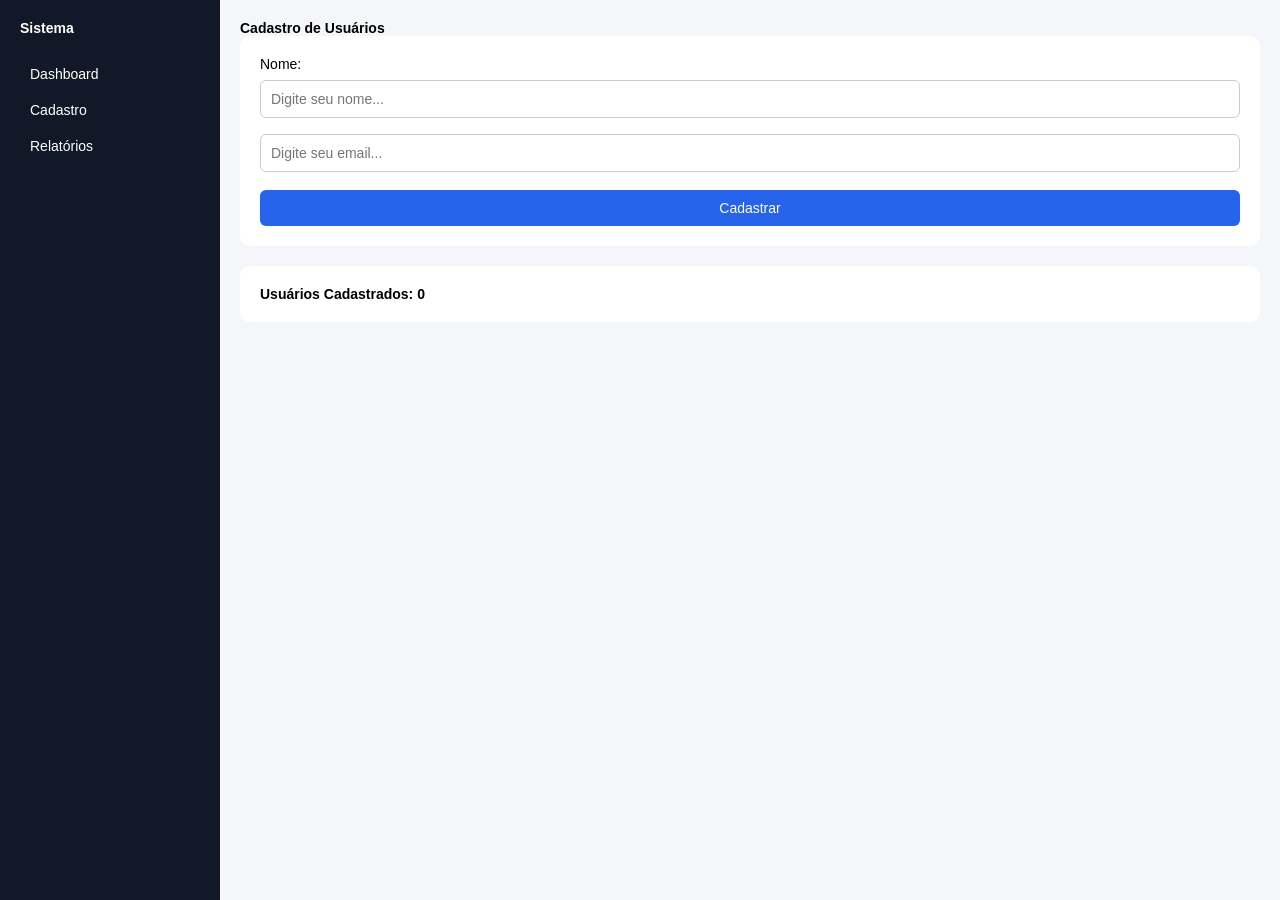
==== Atividade/index.html @ 6e198c4d "ATIVIADE" ====
<!DOCTYPE html>
<html lang="pt-br">
<head>
    <meta charset="UTF-8">
    <meta name="viewport" content="width=device-width, initial-scale=1.0">
    <title>Mini Sistema</title>
    <link rel="stylesheet" href="css/estilo.css">
</head>
<body>
    <div class="container">
        <aside class="sidebar">
            <h2>Sistema</h2>
            <a href="#">Dashboard</a>
            <a href="#">Cadastro</a>
            <a href="#">Relatórios</a>
        </aside>

        <main class="content">
            <header>
                <h1>Cadastro de Usuários</h1>
            </header>


            <!-- FORMULARIO DE CADASTRO -->
            <section class="card">
                <form onsubmit="cadastrar(event)">
                    <label for="nome">Nome: </label>
                    <input type="text" name="nome" id="nome" placeholder="Digite seu nome...">
                    <input type="email" name="email" id="email" placeholder="Digite seu email...">

                    <button type="submit">Cadastrar</button>
                </form>
            </section>

            <!-- LISTA DE USUARIO CADASTRADOS -->
            <section class="card">
                <h1>Usuários Cadastrados: <span id="userCount">0</span></h1>
                <ul id="lista"></ul>
            </section>
        </main>
    </div>

    <script src="js/scripts.js"></script>
</body>
</html>
---- Atividade/css/estilo.css ----
* {
  margin: 0;
  padding: 0;
  box-sizing: border-box;
  font-size: 14px;
  font-family: "Segoe UI", Tahoma, Geneva, Verdana, sans-serif;
}

body {
  background-color: #f4f6f9;
}

/* LAYOUT */
.container {
  display: flex;
}

/* SIDEBAR */
.sidebar {
  width: 220px;
  height: 100dvh;
  background-color: #111827;
  color: white;
  padding: 20px;
  position: fixed;
}

.sidebar h2 {
  margin-bottom: 20px;
}

.sidebar a {
  display: block;
  color: white;
  text-decoration: none;
  padding: 10px;
  border-radius: 6px;
  transition: 0.3s;
}

.sidebar a:hover {
  background-color: #2563eb;
}

/* CONTEÚDO */
.content {
  margin-left: 220px;
  padding: 20px;
  width: 100%;
}

/* HEADER */
.topbar {
  background-color: white;
  padding: 15px;
  border-radius: 10px;
  margin-bottom: 20px;
}

/* CARD */
.card {
  background-color: white;
  padding: 20px;
  border-radius: 10px;
  margin-bottom: 20px;
}

/* FORMULÁRIO */
input {
  width: 100%;
  padding: 10px;
  margin: 8px 0;
  border: 1px solid #ccc;
  border-radius: 6px;
}
/* BOTÃO */
button {
  background-color: #2563eb;
  color: white;
  padding: 10px;
  width: 100%;
  border-radius: 6px;
  cursor: pointer;
  transition: 0.3s;
  border: none;
  margin-top: 10px;
}
button:hover {
  background-color: #1d4ed8;
  transform: scale(1.02);
}

/* LISTA  */
ul {
  list-style: none;
}

li {
  background-color: #f1f5f9;
  padding: 10px;
  margin-top: 8px;
  border-radius: 6px;
  transition: 0.5s;
}
li:hover {
  background-color: #e2e8f0;
  transform: translateX(5px);
}
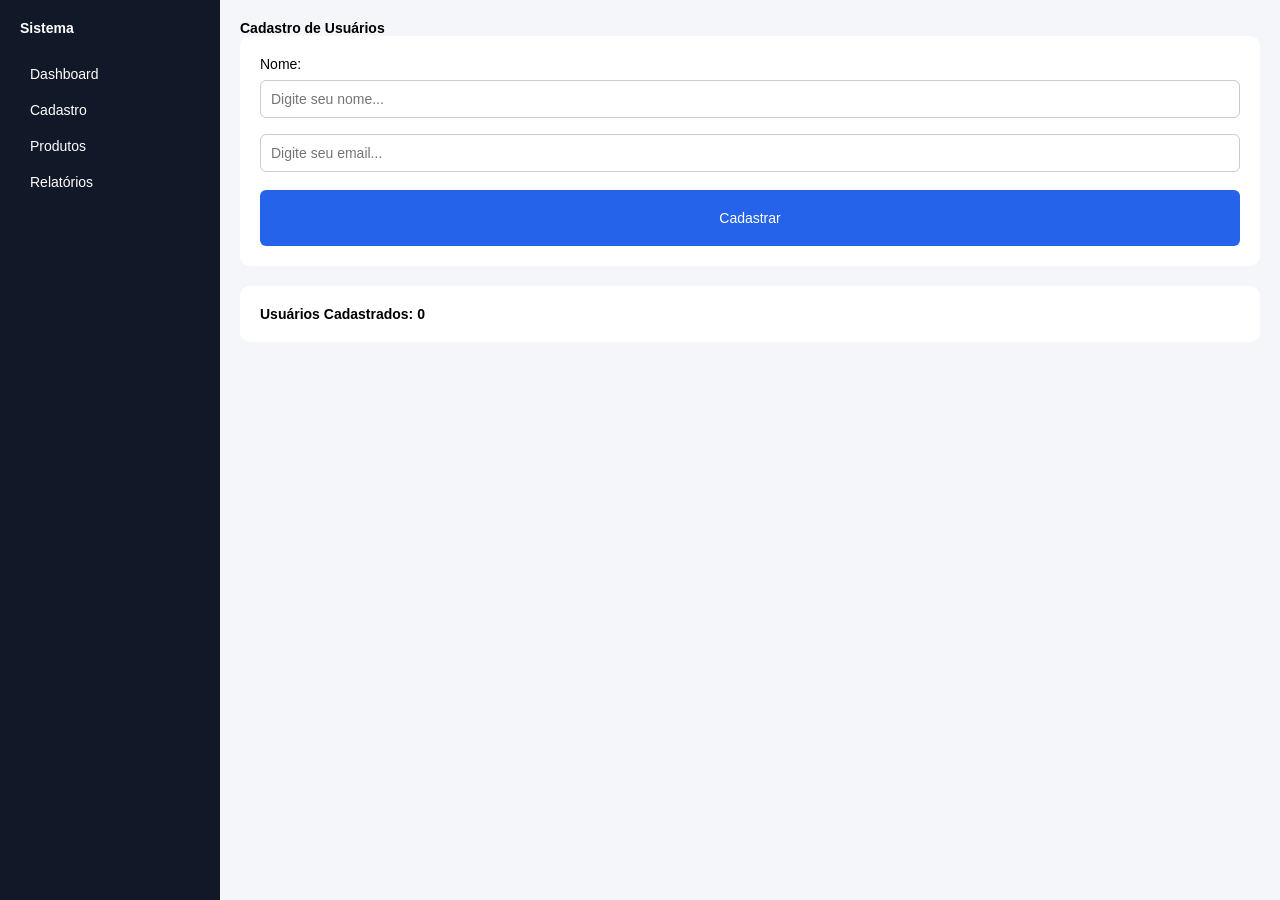
==== commit 82c49d93: "ATIVIDADE SISTEMA DE PRODUTOS COM DESCONTO E REAIS" ====
--- a/Atividade/index.html
+++ b/Atividade/index.html
@@ -10,8 +10,9 @@
     <div class="container">
         <aside class="sidebar">
             <h2>Sistema</h2>
-            <a href="#">Dashboard</a>
-            <a href="#">Cadastro</a>
+            <a href="index.html">Dashboard</a>
+            <a href="index.html">Cadastro</a>
+            <a href="produtos.html">Produtos</a>
             <a href="#">Relatórios</a>
         </aside>
 
--- a/Atividade/css/estilo.css
+++ b/Atividade/css/estilo.css
@@ -9,13 +9,10 @@
 body {
   background-color: #f4f6f9;
 }
-
-/* LAYOUT */
 .container {
   display: flex;
 }
 
-/* SIDEBAR */
 .sidebar {
   width: 220px;
   height: 100dvh;
@@ -24,7 +21,6 @@
   padding: 20px;
   position: fixed;
 }
-
 .sidebar h2 {
   margin-bottom: 20px;
 }
@@ -42,22 +38,19 @@
   background-color: #2563eb;
 }
 
-/* CONTEÚDO */
 .content {
   margin-left: 220px;
   padding: 20px;
   width: 100%;
 }
 
-/* HEADER */
 .topbar {
   background-color: white;
-  padding: 15px;
+  padding: 12px;
   border-radius: 10px;
   margin-bottom: 20px;
 }
 
-/* CARD */
 .card {
   background-color: white;
   padding: 20px;
@@ -65,23 +58,22 @@
   margin-bottom: 20px;
 }
 
-/* FORMULÁRIO */
 input {
   width: 100%;
   padding: 10px;
-  margin: 8px 0;
+  margin: 8px 0px;
   border: 1px solid #ccc;
   border-radius: 6px;
 }
-/* BOTÃO */
+
 button {
   background-color: #2563eb;
   color: white;
-  padding: 10px;
+  padding: 20px;
   width: 100%;
   border-radius: 6px;
   cursor: pointer;
-  transition: 0.3s;
+  transition: 300ms;
   border: none;
   margin-top: 10px;
 }
@@ -90,7 +82,6 @@
   transform: scale(1.02);
 }
 
-/* LISTA  */
 ul {
   list-style: none;
 }
@@ -102,9 +93,29 @@
   border-radius: 6px;
   transition: 0.5s;
 }
+
 li:hover {
   background-color: #e2e8f0;
   transform: translateX(5px);
 }
 
+table{
+  width:100%;
+  border-collapse: collapse;
+  margin-top:20px;
+}
 
+th, td{
+  border:1px solid #ccc;
+  padding:10px;
+  text-align:center;
+}
+
+th{
+  background:#2563eb;
+  color:white;
+}
+
+hr{
+  margin:20px 0;
+}
